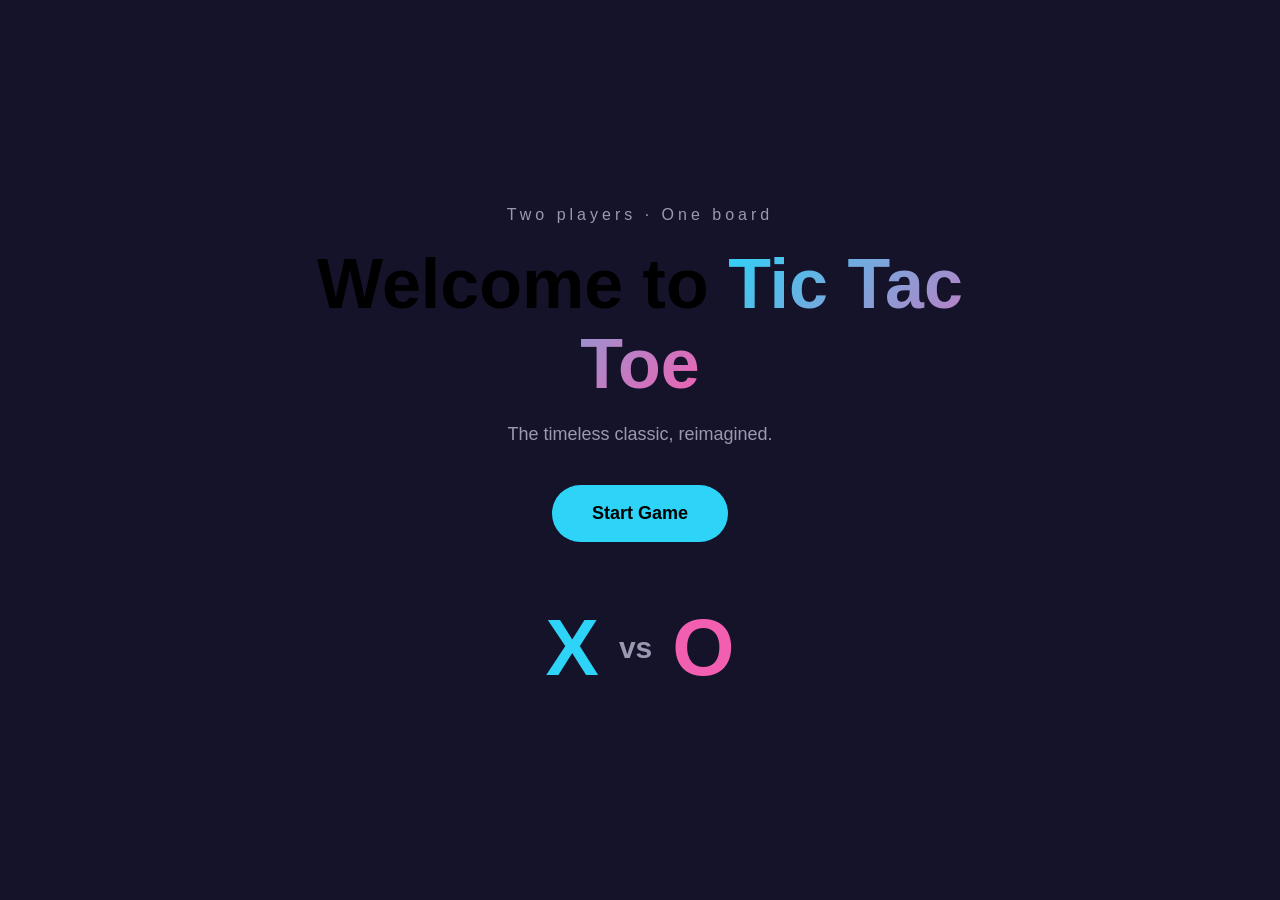
==== index.html @ bf0d21f5 "Initial commit" ====
<!DOCTYPE html>
<html lang="en">
<head>
<meta charset="UTF-8">
<meta name="viewport" content="width=device-width, initial-scale=1.0">
<title>Tic Tac Toe</title>

<link rel="stylesheet" href="css/home.css">
</head>
<body>

<main class="hero">

    <p class="eyebrow">
        Two players · One board
    </p>

    <h1>
        Welcome to
        <span>Tic Tac Toe</span>
    </h1>

    <p class="subtitle">
        The timeless classic, reimagined.
    </p>

    <button id="startBtn">
        Start Game
    </button>
      <div class="vs">
            <span class="x">X</span>
            <span class="text">vs</span>
            <span class="o">O</span>
        </div>

</main>

<script src="js/home.js"></script>

</body>
</html>
---- css/home.css ----
:root{
    --bg:#14132a;
    --text:#ffffff;
    --muted:#9a99b3;

    --x:#2dd4f7;
    --o:#f25fb1;

    --gradient:
    linear-gradient(
        135deg,
        var(--x),
        var(--o)
    );
}

*{
    margin:0;
    padding:0;
    box-sizing:border-box;
}

body{
    min-height:100vh;

    display:flex;
    justify-content:center;
    align-items:center;

    background:var(--bg);

    font-family:Arial, Helvetica, sans-serif;
}

.hero{
    text-align:center;
    max-width:700px;
}

.eyebrow{
    color:var(--muted);
    letter-spacing:4px;
    margin-bottom:20px;
}

h1{
    font-size:70px;
    margin-bottom:20px;
}

h1 span{
    background:var(--gradient);
    -webkit-background-clip:text;
    color:transparent;
}

.subtitle{
    color:var(--muted);
    font-size:18px;
    margin-bottom:40px;
}

button{
    padding:18px 40px;

    border:none;
    border-radius:999px;

    background:var(--x);

    font-size:18px;
    font-weight:bold;

    cursor:pointer;
}

.vs{
    margin-top:60px;

    display:flex;
    justify-content:center;
    align-items:center;
    gap:20px;

    font-size:80px;
    font-weight:bold;
}

.x{
    color:var(--x);
}

.o{
    color:var(--o);
}

.text{
    font-size:30px;
    color:var(--muted);
}
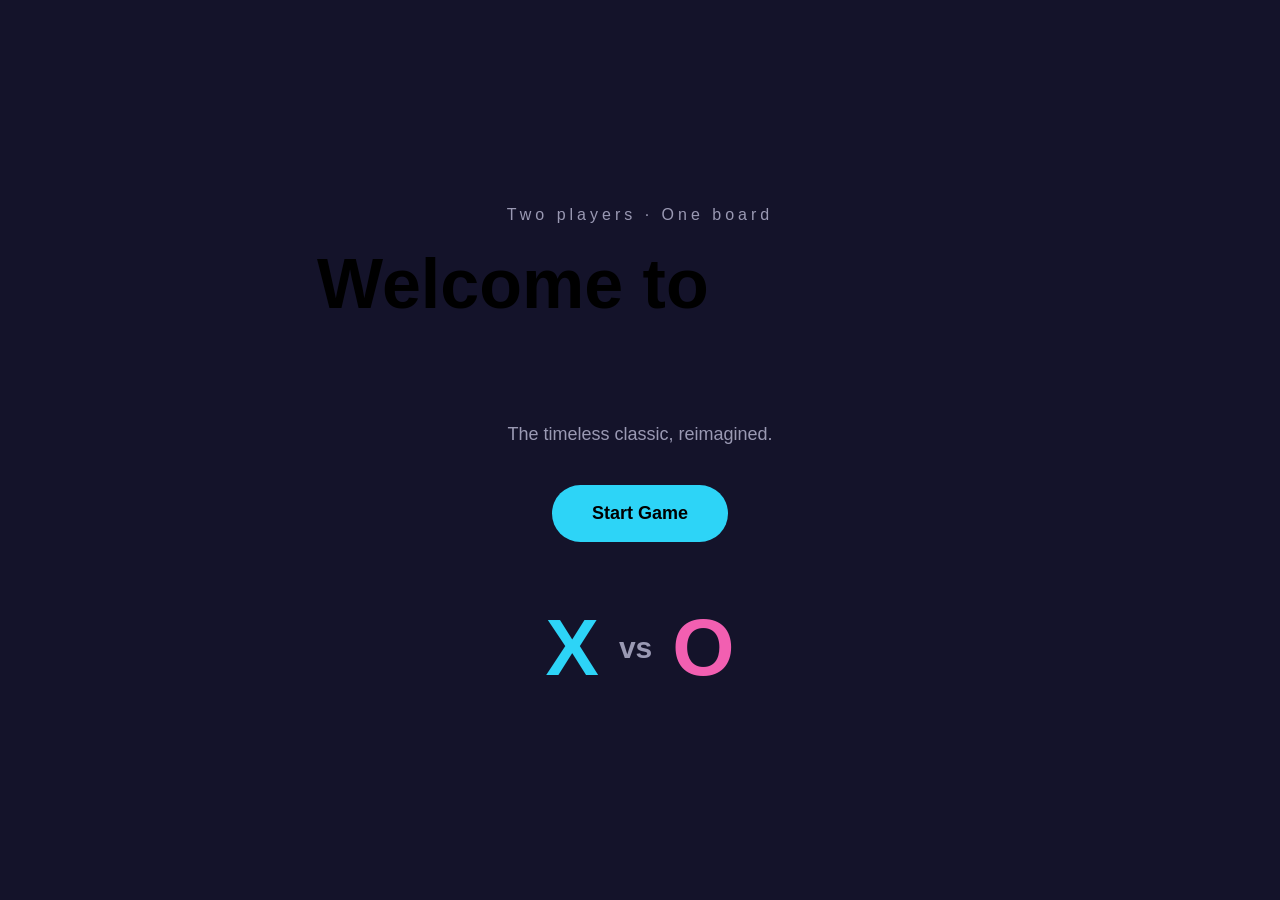
==== commit b6daecdf: "Add game setup modal for player and difficulty selection" ====
--- a/index.html
+++ b/index.html
@@ -27,11 +27,53 @@
     <button id="startBtn">
         Start Game
     </button>
-      <div class="vs">
-            <span class="x">X</span>
-            <span class="text">vs</span>
-            <span class="o">O</span>
+
+    <!-- Modal -->
+    <div id="gameModal" class="modal hidden">
+
+        <div class="modal-content">
+
+            <div id="playerSection">
+
+                <h2>Select Players</h2>
+
+                <button class="playerBtn" data-players="1">
+                    1 Player
+                </button>
+
+                <button class="playerBtn" data-players="2">
+                    2 Players
+                </button>
+
+            </div>
+
+            <div id="difficultySection" class="hidden">
+
+                <h2>Select Difficulty</h2>
+
+                <button class="difficultyBtn" data-difficulty="easy">
+                    Easy
+                </button>
+
+                <button class="difficultyBtn" data-difficulty="medium">
+                    Medium
+                </button>
+
+                <button class="difficultyBtn" data-difficulty="impossible">
+                    Impossible
+                </button>
+
+            </div>
+
         </div>
+
+    </div>
+
+    <div class="vs">
+        <span class="x">X</span>
+        <span class="text">vs</span>
+        <span class="o">O</span>
+    </div>
 
 </main>
 
--- a/css/home.css
+++ b/css/home.css
@@ -8,7 +8,7 @@
 
     --gradient:
     linear-gradient(
-        135deg,
+        135deg,a
         var(--x),
         var(--o)
     );
@@ -50,7 +50,8 @@
 
 h1 span{
     background:var(--gradient);
-    -webkit-background-clip:text;
+    -webkit-background-clip: text;
+    background-clip: text;
     color:transparent;
 }
 
@@ -97,4 +98,34 @@
 .text{
     font-size:30px;
     color:var(--muted);
+}
+
+.hidden {
+    display: none !important;
+}
+
+.modal {
+    position: fixed;
+    inset: 0;
+    background: rgba(0,0,0,0.6);
+
+    display: flex;
+    justify-content: center;
+    align-items: center;
+}
+
+.modal-content {
+    background: white;
+    padding: 2rem;
+    border-radius: 12px;
+    text-align: center;
+    min-width: 300px;
+}
+
+.modal-content button {
+    display: block;
+    width: 100%;
+    margin: 10px 0;
+    padding: 12px;
+    cursor: pointer;
 }
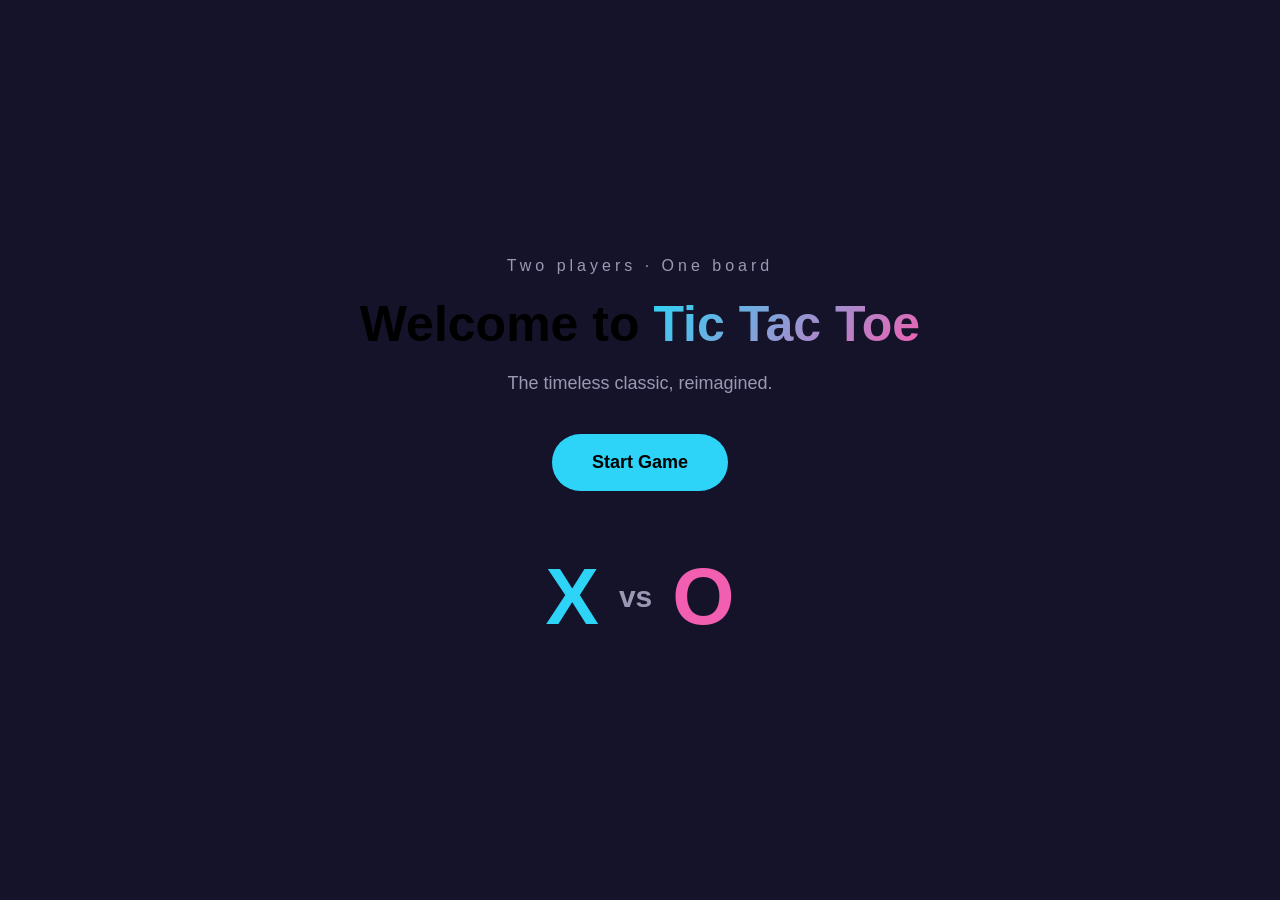
==== commit f282c696: "Fixing UI interactions" ====
--- a/index.html
+++ b/index.html
@@ -16,7 +16,7 @@
     </p>
 
     <h1>
-        Welcome to
+    Welcome to
         <span>Tic Tac Toe</span>
     </h1>
 
--- a/css/home.css
+++ b/css/home.css
@@ -8,7 +8,7 @@
 
     --gradient:
     linear-gradient(
-        135deg,a
+        135deg,
         var(--x),
         var(--o)
     );
@@ -44,7 +44,7 @@
 }
 
 h1{
-    font-size:70px;
+    font-size:50px;
     margin-bottom:20px;
 }
 
